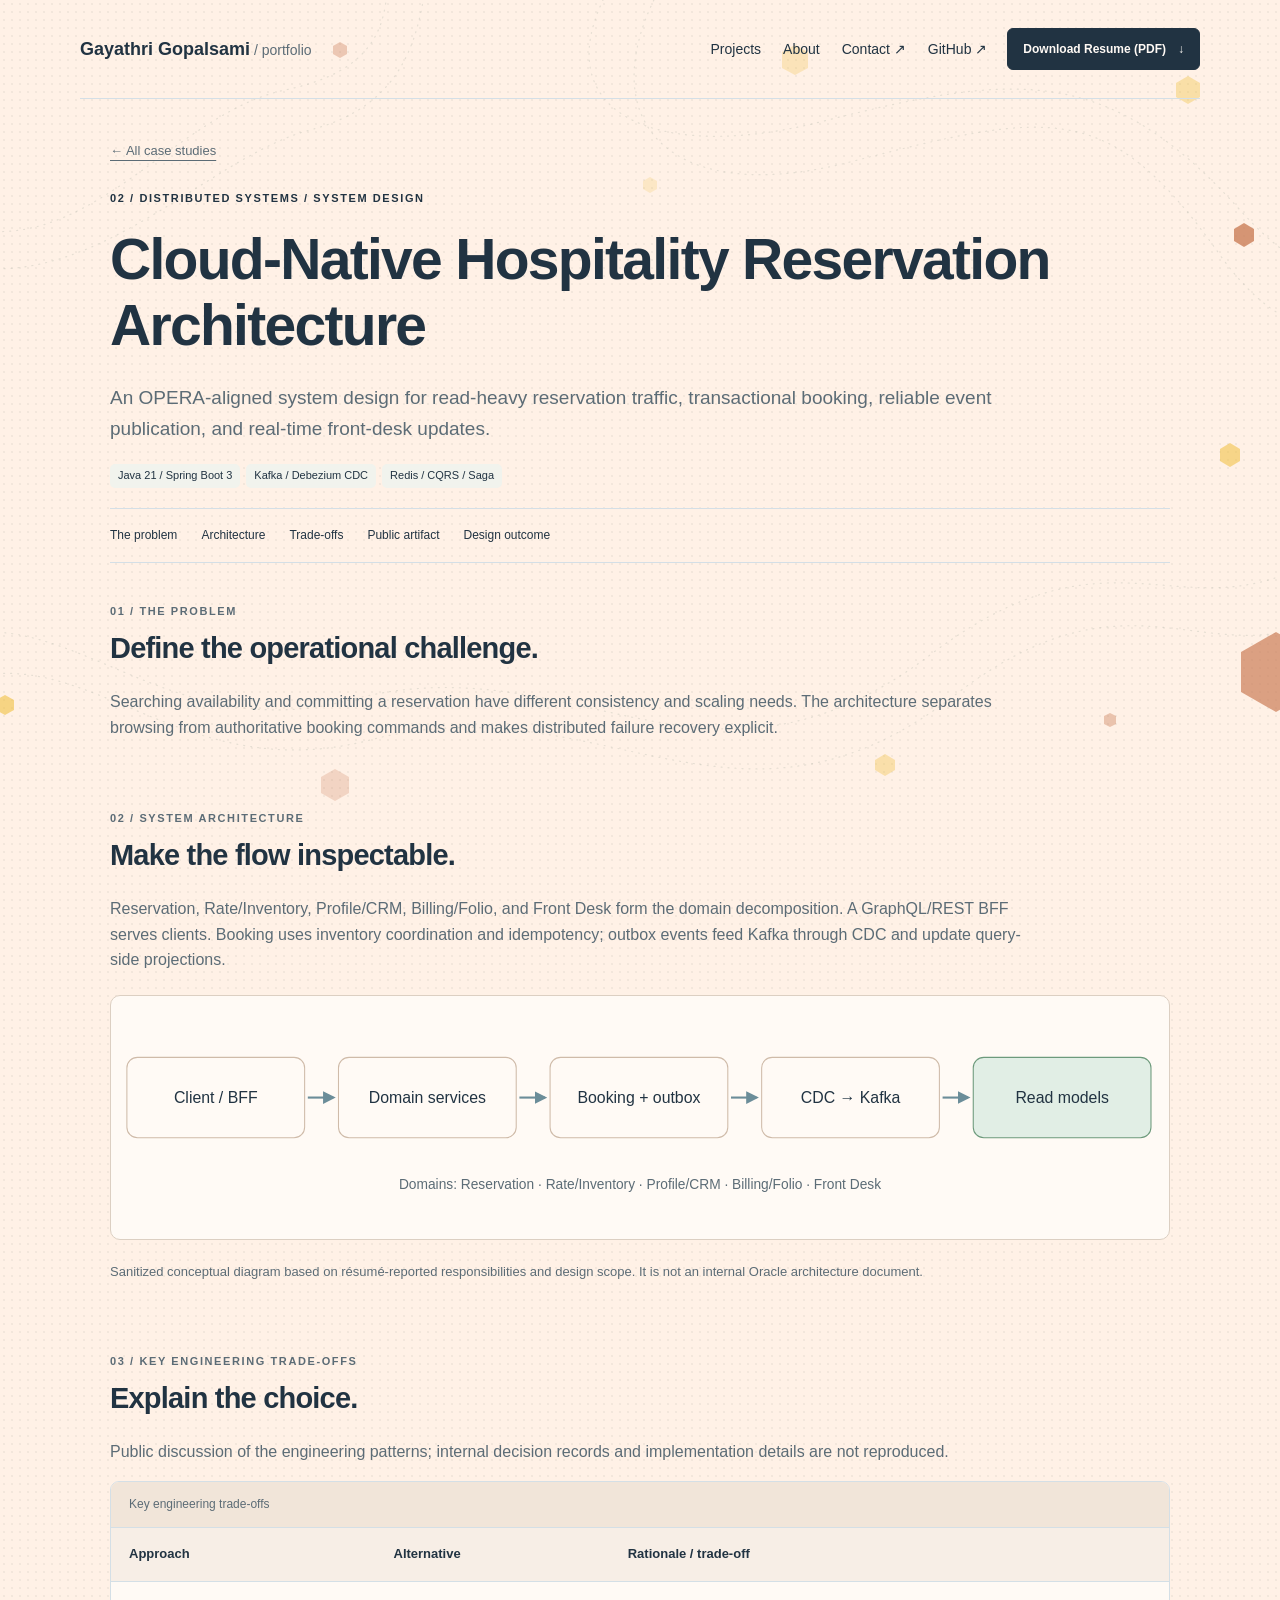
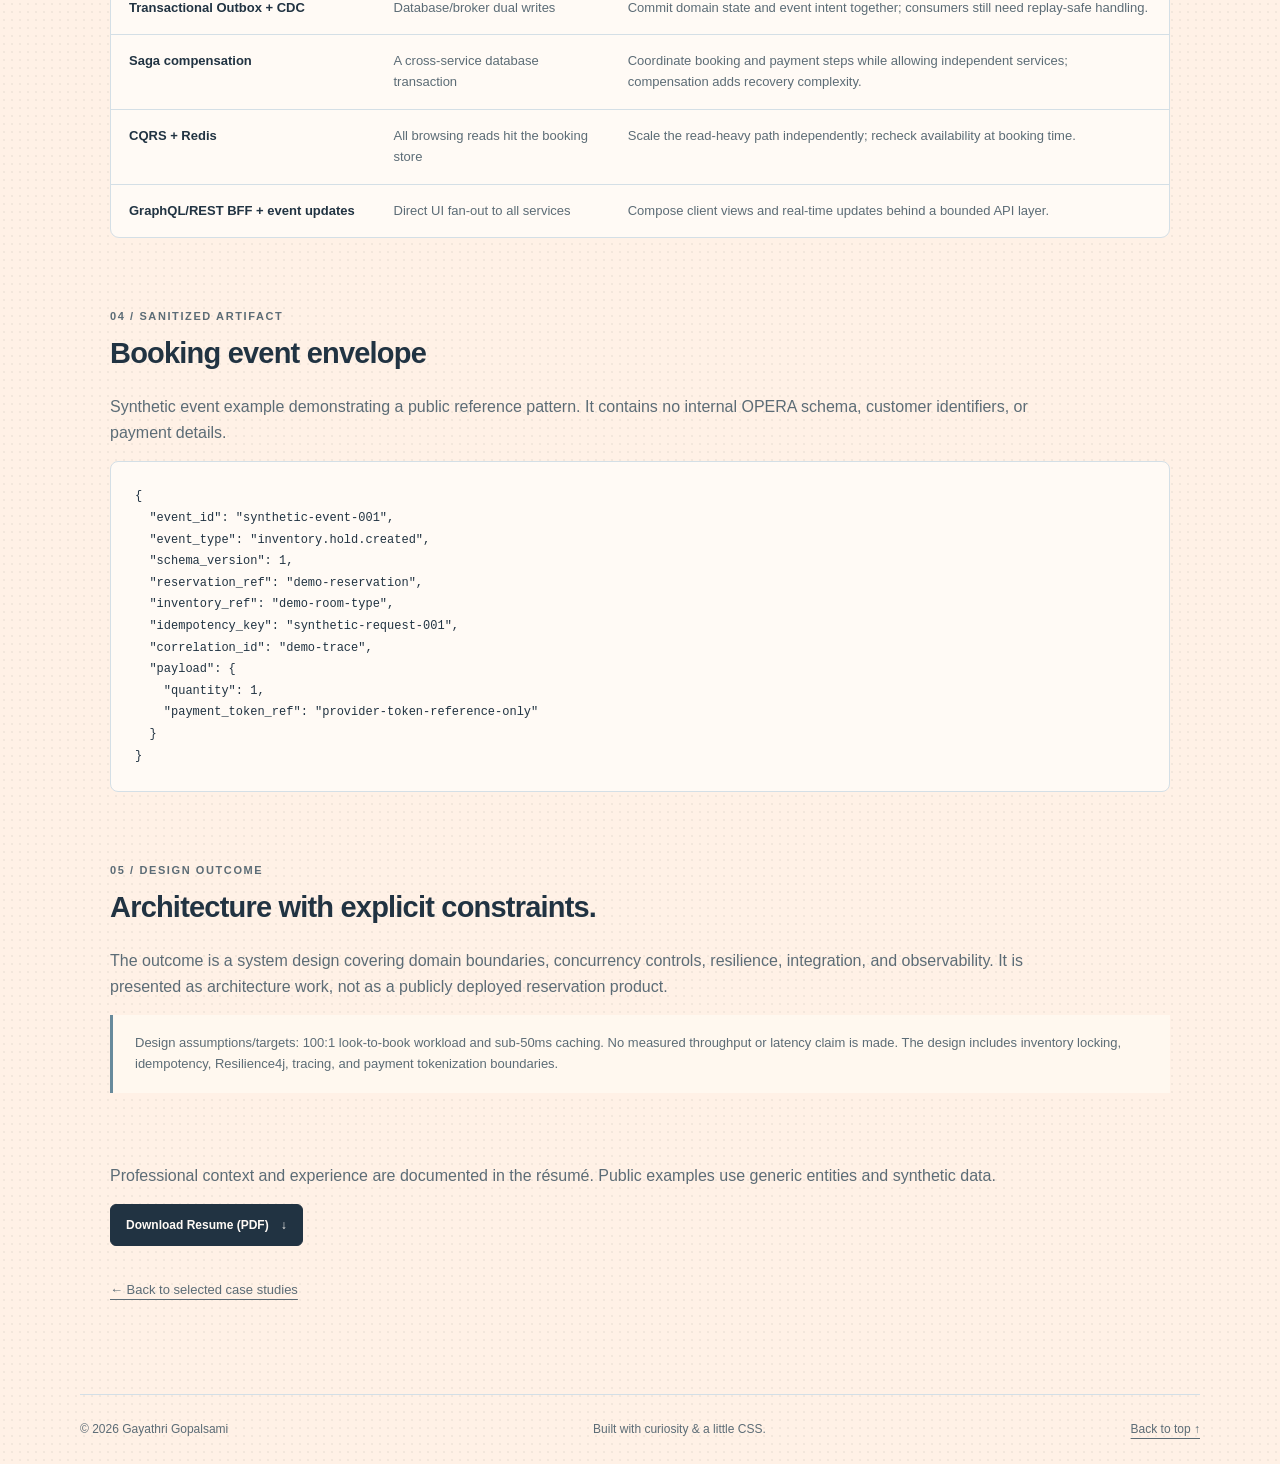
==== case-studies/hospitality-reservation-architecture.html @ bd384547 "Publish complete portfolio update" ====
<!doctype html><html lang="en"><head><meta charset="utf-8"><meta name="viewport" content="width=device-width, initial-scale=1"><meta name="description" content="An OPERA-aligned system design for read-heavy reservation traffic, transactional booking, reliable event publication, and real-time front-desk updates."><title>Cloud-Native Hospitality Reservation Architecture | Gayathri Gopalsami</title><link rel="stylesheet" href="../styles.css"><script src="../script.js" defer></script></head><body><a class="skip-link" href="#main">Skip to content</a><header class="site-header wrap">
      <a class="wordmark" href="../index.html#home" aria-label="Portfolio home">Gayathri Gopalsami<span> / portfolio</span></a>
      <nav aria-label="Main navigation">
        <a href="../index.html#projects">Projects</a>
        <a href="../index.html#about">About</a>
        <a href="../index.html#contact">Contact ↗</a>
        <a href="https://github.com/gayathrig21" target="_blank" rel="noopener noreferrer" aria-label="Gayathri Gopalsami on GitHub (opens in a new tab)">GitHub ↗</a>
      </nav>
      <a class="resume-link header-resume" href="../assets/Gayathri_Gopalsami_Resume.pdf" download="Gayathri_Gopalsami_Resume.pdf">Download Resume (PDF) <span aria-hidden="true">↓</span></a>
    </header><main id="main" class="wrap case-page"><a class="back-link" href="../index.html#case-studies">← All case studies</a><p class="eyebrow">02 / DISTRIBUTED SYSTEMS / SYSTEM DESIGN</p><h1>Cloud-Native Hospitality Reservation Architecture</h1><p class="case-lead">An OPERA-aligned system design for read-heavy reservation traffic, transactional booking, reliable event publication, and real-time front-desk updates.</p><ul class="tags" aria-label="Technologies and patterns"><li>Java 21 / Spring Boot 3</li><li>Kafka / Debezium CDC</li><li>Redis / CQRS / Saga</li></ul><nav class="case-toc" aria-label="Case study sections"><a href="#problem">The problem</a><a href="#architecture">Architecture</a><a href="#tradeoffs">Trade-offs</a><a href="#artifact">Public artifact</a><a href="#impact">Design outcome</a></nav><section class="case-section" id="problem"><p class="eyebrow">01 / THE PROBLEM</p><h2>Define the operational challenge.</h2><p>Searching availability and committing a reservation have different consistency and scaling needs. The architecture separates browsing from authoritative booking commands and makes distributed failure recovery explicit.</p></section><section class="case-section" id="architecture"><p class="eyebrow">02 / SYSTEM ARCHITECTURE</p><h2>Make the flow inspectable.</h2><p>Reservation, Rate/Inventory, Profile/CRM, Billing/Folio, and Front Desk form the domain decomposition. A GraphQL/REST BFF serves clients. Booking uses inventory coordination and idempotency; outbox events feed Kafka through CDC and update query-side projections.</p><div class="architecture-diagram "><svg viewBox="0 0 1000 230" role="img" aria-labelledby="hospitality-reservation-architecture-flow-title hospitality-reservation-architecture-flow-desc"><title id="hospitality-reservation-architecture-flow-title">Cloud-Native Hospitality Reservation Architecture — conceptual flow</title><desc id="hospitality-reservation-architecture-flow-desc">Client / BFF to Domain services to Booking + outbox to CDC → Kafka to Read models. Domains: Reservation · Rate/Inventory · Profile/CRM · Billing/Folio · Front Desk. Sanitized conceptual representation.</desc><defs><marker id="hospitality-reservation-architecture-flow-arrow" viewBox="0 0 10 10" refX="8" refY="5" markerWidth="6" markerHeight="6" orient="auto-start-reverse"><path d="M0 0 10 5 0 10z" fill="#6b8d99"/></marker></defs><rect x="15" y="58" width="168" height="76" rx="10" fill="#fffaf5" stroke="#cfbba9"/><text x="99" y="101" text-anchor="middle" fill="#213342" font-family="Segoe UI, Arial, sans-serif" font-size="15">Client / BFF</text><path d="M186 96h24" stroke="#6b8d99" stroke-width="2" marker-end="url(#hospitality-reservation-architecture-flow-arrow)"/><rect x="215" y="58" width="168" height="76" rx="10" fill="#fffaf5" stroke="#cfbba9"/><text x="299" y="101" text-anchor="middle" fill="#213342" font-family="Segoe UI, Arial, sans-serif" font-size="15">Domain services</text><path d="M386 96h24" stroke="#6b8d99" stroke-width="2" marker-end="url(#hospitality-reservation-architecture-flow-arrow)"/><rect x="415" y="58" width="168" height="76" rx="10" fill="#fffaf5" stroke="#cfbba9"/><text x="499" y="101" text-anchor="middle" fill="#213342" font-family="Segoe UI, Arial, sans-serif" font-size="15">Booking + outbox</text><path d="M586 96h24" stroke="#6b8d99" stroke-width="2" marker-end="url(#hospitality-reservation-architecture-flow-arrow)"/><rect x="615" y="58" width="168" height="76" rx="10" fill="#fffaf5" stroke="#cfbba9"/><text x="699" y="101" text-anchor="middle" fill="#213342" font-family="Segoe UI, Arial, sans-serif" font-size="15">CDC → Kafka</text><path d="M786 96h24" stroke="#6b8d99" stroke-width="2" marker-end="url(#hospitality-reservation-architecture-flow-arrow)"/><rect x="815" y="58" width="168" height="76" rx="10" fill="#e1eee5" stroke="#6d9a7c"/><text x="899" y="101" text-anchor="middle" fill="#213342" font-family="Segoe UI, Arial, sans-serif" font-size="15">Read models</text><text x="500" y="182" text-anchor="middle" fill="#5c6c76" font-family="Segoe UI, Arial, sans-serif" font-size="13">Domains: Reservation · Rate/Inventory · Profile/CRM · Billing/Folio · Front Desk</text></svg></div><p class="sample-note">Sanitized conceptual diagram based on résumé-reported responsibilities and design scope. It is not an internal Oracle architecture document.</p></section><section class="case-section" id="tradeoffs"><p class="eyebrow">03 / KEY ENGINEERING TRADE-OFFS</p><h2>Explain the choice.</h2><p>Public discussion of the engineering patterns; internal decision records and implementation details are not reproduced.</p><div class="table-scroll"><table><caption>Key engineering trade-offs</caption><thead><tr><th>Approach</th><th>Alternative</th><th>Rationale / trade-off</th></tr></thead><tbody><tr><th scope="row">Transactional Outbox + CDC</th><td>Database/broker dual writes</td><td>Commit domain state and event intent together; consumers still need replay-safe handling.</td></tr><tr><th scope="row">Saga compensation</th><td>A cross-service database transaction</td><td>Coordinate booking and payment steps while allowing independent services; compensation adds recovery complexity.</td></tr><tr><th scope="row">CQRS + Redis</th><td>All browsing reads hit the booking store</td><td>Scale the read-heavy path independently; recheck availability at booking time.</td></tr><tr><th scope="row">GraphQL/REST BFF + event updates</th><td>Direct UI fan-out to all services</td><td>Compose client views and real-time updates behind a bounded API layer.</td></tr></tbody></table></div></section><section class="case-section" id="artifact"><p class="eyebrow">04 / SANITIZED ARTIFACT</p><h2>Booking event envelope</h2><p>Synthetic event example demonstrating a public reference pattern. It contains no internal OPERA schema, customer identifiers, or payment details.</p><pre class="contract-code"><code>{
  &quot;event_id&quot;: &quot;synthetic-event-001&quot;,
  &quot;event_type&quot;: &quot;inventory.hold.created&quot;,
  &quot;schema_version&quot;: 1,
  &quot;reservation_ref&quot;: &quot;demo-reservation&quot;,
  &quot;inventory_ref&quot;: &quot;demo-room-type&quot;,
  &quot;idempotency_key&quot;: &quot;synthetic-request-001&quot;,
  &quot;correlation_id&quot;: &quot;demo-trace&quot;,
  &quot;payload&quot;: {
    &quot;quantity&quot;: 1,
    &quot;payment_token_ref&quot;: &quot;provider-token-reference-only&quot;
  }
}</code></pre></section><section class="case-section" id="impact"><p class="eyebrow">05 / DESIGN OUTCOME</p><h2>Architecture with explicit constraints.</h2><p>The outcome is a system design covering domain boundaries, concurrency controls, resilience, integration, and observability. It is presented as architecture work, not as a publicly deployed reservation product.</p><aside class="evidence-note">Design assumptions/targets: 100:1 look-to-book workload and sub-50ms caching. No measured throughput or latency claim is made. The design includes inventory locking, idempotency, Resilience4j, tracing, and payment tokenization boundaries.</aside></section><section class="case-section"><p>Professional context and experience are documented in the résumé. Public examples use generic entities and synthetic data.</p><a class="resume-link " href="../assets/Gayathri_Gopalsami_Resume.pdf" download="Gayathri_Gopalsami_Resume.pdf">Download Resume (PDF) <span aria-hidden="true">↓</span></a></section><a class="back-link" href="../index.html#case-studies">← Back to selected case studies</a></main><footer class="wrap site-footer"><span>© <span id="year">2026</span> Gayathri Gopalsami</span><span>Built with curiosity & a little CSS.</span><a href="../index.html#home">Back to top ↑</a></footer></body></html>
---- styles.css ----
/* 1. Design tokens: change these values to make the site your own. */
:root { --bg: #fff1e6; --ink: #213342; --muted: #5c6c76; --line: #d4dfe6; --accent: #c7f36b; --radius: 18px; }
* { box-sizing: border-box; }
html { scroll-behavior: smooth; scroll-padding-top: 24px; }
body { margin: 0; background: var(--bg); color: var(--ink); font-family: "Segoe UI", Arial, sans-serif; line-height: 1.6; }
a { color: inherit; text-underline-offset: 5px; }
button { font: inherit; }
a:focus-visible, button:focus-visible, summary:focus-visible { outline: 3px solid #446d17; outline-offset: 5px; }
.wrap { width: min(1120px, calc(100% - 64px)); margin-inline: auto; }
.site-header { display: flex; justify-content: space-between; align-items: center; padding-block: 28px; border-bottom: 1px solid var(--line); gap: 20px; }
.wordmark { font-size: 18px; font-weight: 750; text-decoration: none; }
.wordmark span { color: var(--muted); font-weight: 400; font-size: 14px; }
nav { display: flex; gap: 28px; font-size: 14px; }
nav a { text-decoration: none; }
nav a:hover { text-decoration: underline; }
.hero { padding-block: 76px 64px; }
.eyebrow { font-size: 11px; font-weight: 700; letter-spacing: 1.6px; text-transform: uppercase; }
.dot { display: inline-block; width: 8px; height: 8px; margin-right: 7px; border-radius: 50%; background: #63882d; }
h1, h2, h3, p { margin-top: 0; }
h1 { margin-block: 26px 34px; font-size: clamp(56px, 8.6vw, 110px); line-height: 1.04; font-weight: 650; letter-spacing: -6px; }
h1 em { font-family: Georgia, serif; font-weight: 400; }
.hero-bottom { display: flex; justify-content: space-between; align-items: end; gap: 32px; }
.hero-bottom p { max-width: 435px; margin-bottom: 0; font-size: 17px; color: var(--muted); }
strong { color: var(--ink); }
.button { display: inline-flex; justify-content: space-between; gap: 36px; align-items: center; padding: 16px 23px; background: var(--accent); border-radius: 999px; text-decoration: none; font-size: 14px; font-weight: 650; white-space: nowrap; }
.button:hover { background: #b8e95a; }
.section { border-top: 1px solid var(--line); padding-block: 54px 64px; }
.section-heading { display: flex; justify-content: space-between; align-items: end; gap: 28px; }
h2 { font-size: clamp(30px, 3.5vw, 44px); line-height: 1.15; font-weight: 600; letter-spacing: -1.5px; margin-bottom: 24px; }
h2 span { color: #567b24; }
.section-heading > p { color: var(--muted); font-size: 14px; margin-bottom: 27px; }
.sample-note { color: var(--muted); font-size: 13px; }
.filters { display: flex; flex-wrap: wrap; gap: 8px; margin-block: 24px; }
.filter { background: transparent; color: var(--ink); border: 1px solid var(--line); border-radius: 999px; padding: 8px 17px; cursor: pointer; font-size: 13px; }
.filter.active { background: var(--ink); color: white; border-color: var(--ink); }
/* 2. Grid and cards: CSS Grid automatically changes at the breakpoints below. */
.project-grid { display: grid; grid-template-columns: repeat(3, minmax(0, 1fr)); gap: 22px; }
.project-card { background: #fff; border: 1px solid var(--line); border-radius: var(--radius); overflow: hidden; }
.project-art { position: relative; height: 245px; padding: 20px; overflow: hidden; }
.art-label, .art-footer { position: absolute; font-size: 9px; font-weight: 700; letter-spacing: 1.6px; }
.art-label { top: 18px; left: 20px; }
.art-footer { bottom: 16px; left: 20px; }
.art-document { background: #e5ebdd; }
.paper { width: 160px; background: #fcfdf8; padding: 22px; margin: 23px auto; transform: rotate(-8deg); box-shadow: 8px 10px 0 #cbd5bc; }
.paper i { display: block; height: 4px; background: #ced8c0; margin-bottom: 6px; }
.paper i:nth-child(2) { width: 75%; }
.paper b { display: block; margin-top: 15px; font-size: 20px; line-height: 1.2; }
.art-chat { background: #ece6f4; }
.bubbles { margin: 65px auto 0; max-width: 240px; }
.bubbles span { display: block; background: #fff; border-radius: 14px 14px 14px 0; padding: 12px; margin-bottom: 12px; font-size: 13px; width: fit-content; }
.bubbles span + span { margin-left: auto; color: #fff; background: #66507e; border-radius: 14px 14px 0 14px; }
.art-web { background: #f3e5d9; }
.mini-browser { width: 210px; margin: 32px auto; border: 1px solid #a37d5c; border-radius: 8px; background: #fffbf5; overflow: hidden; transform: rotate(5deg); }
.mini-browser > div { border-bottom: 1px solid #d8c5b5; color: #b48c69; padding: 4px 10px; font-size: 9px; }
.mini-browser b { display: block; position: relative; font-family: Georgia, serif; font-size: 29px; line-height: 1.1; padding: 16px; font-weight: 400; }
.mini-browser b span { position: absolute; right: 17px; bottom: 17px; }
.card-body { padding: 24px; }
.project-type { color: var(--muted); font-size: 9px; font-weight: 700; letter-spacing: 1px; }
h3 { font-size: 21px; line-height: 1.3; margin-bottom: 12px; letter-spacing: -.5px; }
.card-body p:not(.project-type) { color: var(--muted); font-size: 14px; }
.tags { list-style: none; padding: 0; display: flex; flex-wrap: wrap; gap: 6px; margin-block: 20px; }
.tags li { background: #f1f3ed; border-radius: 5px; padding: 3px 8px; font-size: 11px; }
details { border-top: 1px solid var(--line); padding-top: 15px; font-size: 13px; }
summary { cursor: pointer; font-weight: 600; }
details p { margin-block: 14px 0; }
.about { display: grid; grid-template-columns: 1fr 1fr; gap: 60px; }
.about > div + div { padding-top: 30px; color: var(--muted); }
.contact h2 { font-size: clamp(34px, 5vw, 60px); max-width: 700px; }
.contact h2 span { margin-left: 18px; }
.contact-link { display: inline-block; font-size: 22px; margin-bottom: 18px; overflow-wrap: anywhere; }
.site-footer { display: flex; flex-wrap: wrap; justify-content: space-between; gap: 12px; padding-block: 25px; border-top: 1px solid var(--line); color: var(--muted); font-size: 12px; }
.skip-link { position: absolute; left: 16px; top: -100px; background: var(--ink); color: white; padding: 10px; z-index: 1; }
.skip-link:focus { top: 8px; }
.sr-only { position: absolute; width: 1px; height: 1px; padding: 0; overflow: hidden; clip-path: inset(50%); white-space: nowrap; }
[hidden] { display: none !important; }
/* 3. Responsive rules: the same HTML works on tablets and phones. */
@media (max-width: 900px) {
  .project-grid { grid-template-columns: repeat(2, minmax(0, 1fr)); }
  .section-heading { display: block; }
  .about { gap: 30px; }
}
@media (max-width: 600px) {
  .wrap { width: calc(100% - 36px); }
  .site-header { align-items: start; flex-direction: column; padding-block: 20px; gap: 12px; }
  nav { gap: 24px; }
  .hero { padding-block: 48px; }
  h1 { letter-spacing: -3px; }
  .hero-bottom { align-items: start; flex-direction: column; }
  .project-grid, .about { grid-template-columns: 1fr; }
  .about { gap: 0; }
  .about > div + div { padding-top: 0; }
  .section { padding-block: 38px; }
}
@media (prefers-reduced-motion: reduce) { html { scroll-behavior: auto; } }

/* Hero actions: blue project link and a pending GitHub destination. */
.hero-actions { display: flex; flex-wrap: wrap; align-items: center; gap: 14px; max-width: 100%; }
.hero-action { display: inline-flex; align-items: center; justify-content: center; gap: 18px; min-height: 42px; padding: 12px 17px; border: 1px solid transparent; border-radius: 6px; text-decoration: none; font-size: 11px; line-height: 1.5; font-weight: 650; white-space: nowrap; }
.hero-action-primary { background: #38bdf8; color: #07111d; }
.hero-action-primary:hover { background: #66cfff; }
.hero-action-primary:focus-visible { outline-color: #036b9b; }
.hero-action-github { gap: 5px; background: #0e1523; border-color: #253044; color: #9acbfa; cursor: default; }
.pending-badge { margin-left: 4px; padding: 1px 5px; border: 1px solid #253044; border-radius: 2px; font: 8px/1.5 Consolas, monospace; letter-spacing: .3px; }
@media (max-width: 900px) { .hero-bottom { flex-wrap: wrap; align-items: flex-start; } }
/* Decorative paper background inspired by the reference. */
body {
  position: relative;
  isolation: isolate;
  background-color: var(--bg);
  background-image: radial-gradient(circle, rgba(70, 83, 69, .095) .65px, transparent .85px);
  background-size: 8px 8px;
}
body::before {
  content: "";
  position: absolute;
  inset: 0 0 auto;
  height: 820px;
  z-index: -1;
  pointer-events: none;
  background: url("background.svg") center top / cover no-repeat;
}
@media (max-width: 600px) {
  body { background-size: 10px 10px; }
  body::before { height: 700px; opacity: .65; }
}
@media print {
  body { background-image: none; }
  body::before { display: none; }
}
/* A portrait space beside the headline, stacked on smaller screens. */
.hero-heading { display: grid; grid-template-columns: minmax(0, 1fr) 250px; gap: 40px; align-items: center; margin-block: 26px 34px; }
.hero-heading h1 { margin: 0; font-size: clamp(50px, 6.7vw, 88px); letter-spacing: -4px; }
.profile-placeholder { margin: 0; padding: 25px 22px 23px; border: 1px dashed #9db8c8; border-radius: 120px 120px 20px 20px; background: linear-gradient(155deg, #e0edf5, #e8f0ed); text-align: center; color: #678a9b; }
.profile-placeholder svg { display: block; width: 100%; max-width: 180px; height: auto; margin-inline: auto; }
.profile-placeholder figcaption { margin-top: 12px; color: #3d6275; font-size: 13px; font-weight: 600; }
.profile-placeholder figcaption span { display: block; margin-top: 4px; color: #5c7280; font-size: 10px; font-weight: 400; }
@media (max-width: 850px) {
  .hero-heading { grid-template-columns: minmax(0, 1fr) 190px; gap: 22px; }
  .hero-heading h1 { font-size: clamp(42px, 6.7vw, 58px); letter-spacing: -2.5px; }
  .profile-placeholder { padding: 18px 15px; }
}
@media (max-width: 600px) {
  .hero-heading { grid-template-columns: 1fr; gap: 30px; }
  .hero-heading h1 { font-size: clamp(42px, 10.5vw, 62px); letter-spacing: -2px; }
  .profile-placeholder { width: 210px; justify-self: center; }
}
/* Portrait: crop the saved image's outer border without changing the file. */
.profile-photo { margin: 0; width: 100%; max-width: 250px; aspect-ratio: 1; justify-self: center; border-radius: 50%; overflow: hidden; background: #e0edf5; border: 3px solid #d4dfe6; box-shadow: 0 12px 32px rgba(33, 51, 66, .12); }
.profile-photo img { display: block; width: 100%; height: 100%; object-fit: cover; object-position: 35% center; transform: scale(1.08); transform-origin: 50% 80%; }
@media (max-width: 600px) { .profile-photo { width: 210px; } }
/* Inline contact icons stay crisp at every screen size. */
.contact-link { display: inline-flex; align-items: center; gap: 12px; max-width: 100%; }
.contact-icon { display: block; flex: 0 0 27px; width: 27px; height: 27px; }
.email-icon { color: #286a8c; }
.contact-link > span { min-width: 0; overflow-wrap: anywhere; }
/* Recruiter-facing case studies; preserve the existing portrait and warm background. */
.site-header:has(.header-resume){flex-wrap:wrap}.site-header:has(.header-resume) nav{flex-wrap:wrap;gap:14px 22px;margin-left:auto}.resume-link{display:inline-flex;align-items:center;justify-content:center;gap:12px;padding:11px 15px;border:1px solid #213342;background:#213342;color:#fffaf5;border-radius:6px;font-size:12px;font-weight:600;text-decoration:none;line-height:1.5}.resume-link:hover{background:#36566d}.header-resume{white-space:nowrap}.case-art{height:190px;position:relative;padding:20px 16px;background:#e5ecdf;border-bottom:1px solid var(--line)}.case-art.systems{background:#e3edf4}.case-art.engine{background:#f3e5dc}.case-art .art-label{top:16px;left:18px}.case-status{position:absolute;bottom:13px;left:18px;font-size:10px;color:var(--muted)}.architecture-diagram{overflow:auto;margin-block:22px;background:#fffaf5;border:1px solid #dccfc2;border-radius:10px}.architecture-diagram svg{display:block;width:100%;min-width:720px;height:auto}.mini-architecture{border:0;background:transparent;margin:25px 0 0;overflow:hidden}.mini-architecture svg{min-width:0;width:100%;height:110px}.mini-architecture svg text{font-size:18px}.mini-architecture svg text:last-child{display:none}#case-studies .project-card{display:flex;flex-direction:column}#case-studies .card-body{display:flex;flex-direction:column;flex:1}#case-studies .card-body>p:not(.project-type){flex:1}#case-studies .card-body h3{font-size:21px}.case-study-link{display:inline-flex;align-items:center;gap:12px;color:#215f7e;font-size:13px;font-weight:600;text-underline-offset:4px}#case-studies .card-body>.case-study-link{border-top:1px solid var(--line);padding-top:16px}.case-page{max-width:1060px;padding-block:38px 65px}.back-link{display:inline-block;font-size:13px;color:var(--muted);margin-bottom:28px}.case-page h1{font-size:clamp(34px,4.5vw,57px);letter-spacing:-1.7px;line-height:1.15;margin:20px 0 25px}.case-lead{font-size:19px;color:var(--muted);max-width:890px}.case-toc{display:flex;flex-wrap:wrap;gap:12px 24px;border-block:1px solid var(--line);padding-block:17px;font-size:12px}.case-section{padding-top:40px;margin-bottom:30px}.case-section h2{font-size:29px;letter-spacing:-.8px}.case-section>p{color:var(--muted);max-width:930px}.table-scroll{overflow:auto;border:1px solid var(--line);border-radius:9px;background:#fffaf5}table{width:100%;border-collapse:collapse;text-align:left;font-size:13px}caption{text-align:left;padding:13px 18px;background:#f1e5d9;font-size:12px;color:var(--muted)}th,td{padding:16px 18px;min-width:160px;vertical-align:top;border-top:1px solid var(--line)}thead{background:#f7eee6}tbody th{font-weight:600;width:25%}td{color:var(--muted)}.contract-code{overflow:auto;border:1px solid var(--line);border-radius:8px;background:#fffaf5;padding:24px;font:12px/1.8 Consolas,monospace}.evidence-note{border-left:3px solid #678a9b;background:#fff8ef;padding:18px 22px;color:var(--muted);font-size:13px}.case-actions{display:flex;gap:18px;flex-wrap:wrap}.contact-resume{font-size:14px;padding:14px 20px}
@media(max-width:900px){.header-resume{margin-left:auto}.site-header:has(.header-resume){gap:18px}.case-art{height:185px}.mini-architecture svg{height:100px}}
@media(max-width:600px){.site-header:has(.header-resume) nav{margin-left:0}.header-resume{margin-left:0}.case-page h1{font-size:36px}.case-lead{font-size:16px}.case-section h2{font-size:26px}.case-toc{font-size:11px;gap:10px 17px}.case-actions{flex-direction:column;align-items:flex-start}}

.mini-architecture svg{height:118px}.mini-architecture svg text{font-size:12px}.mini-architecture svg text:last-child{display:block}
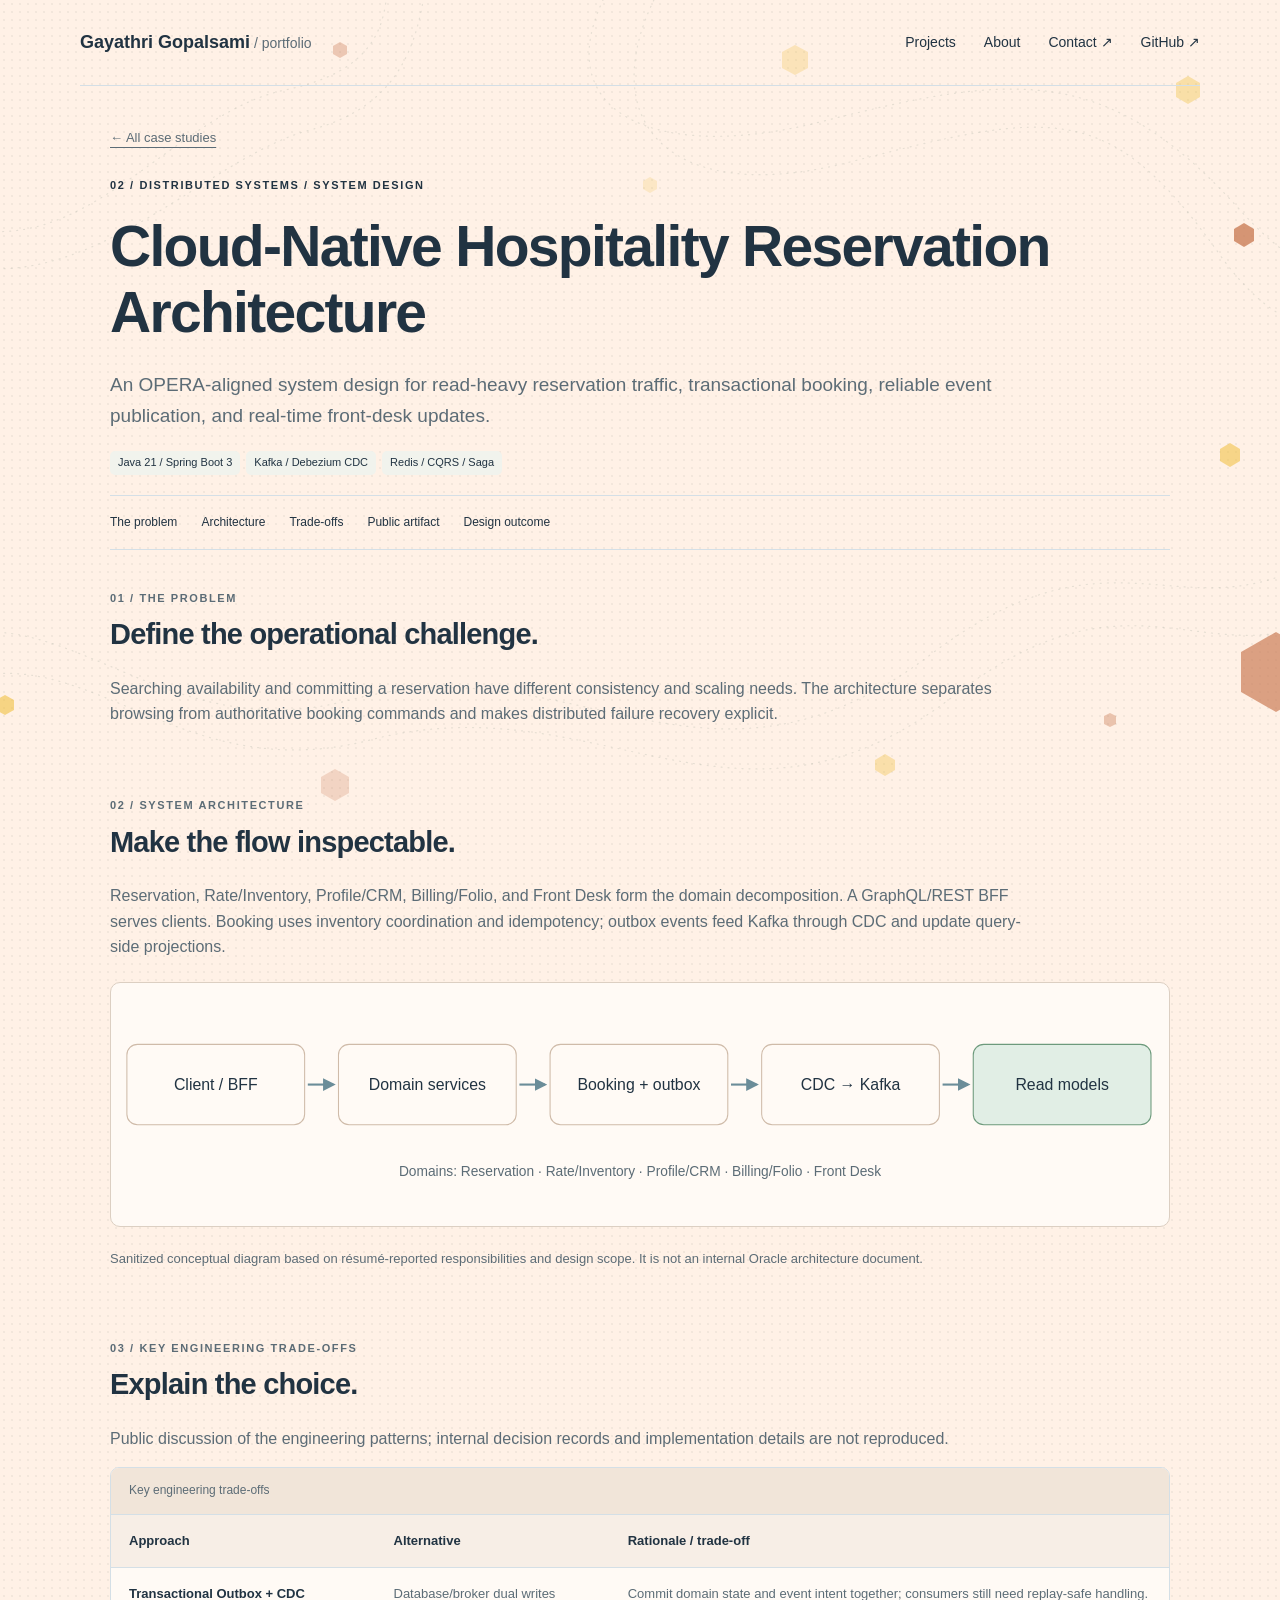
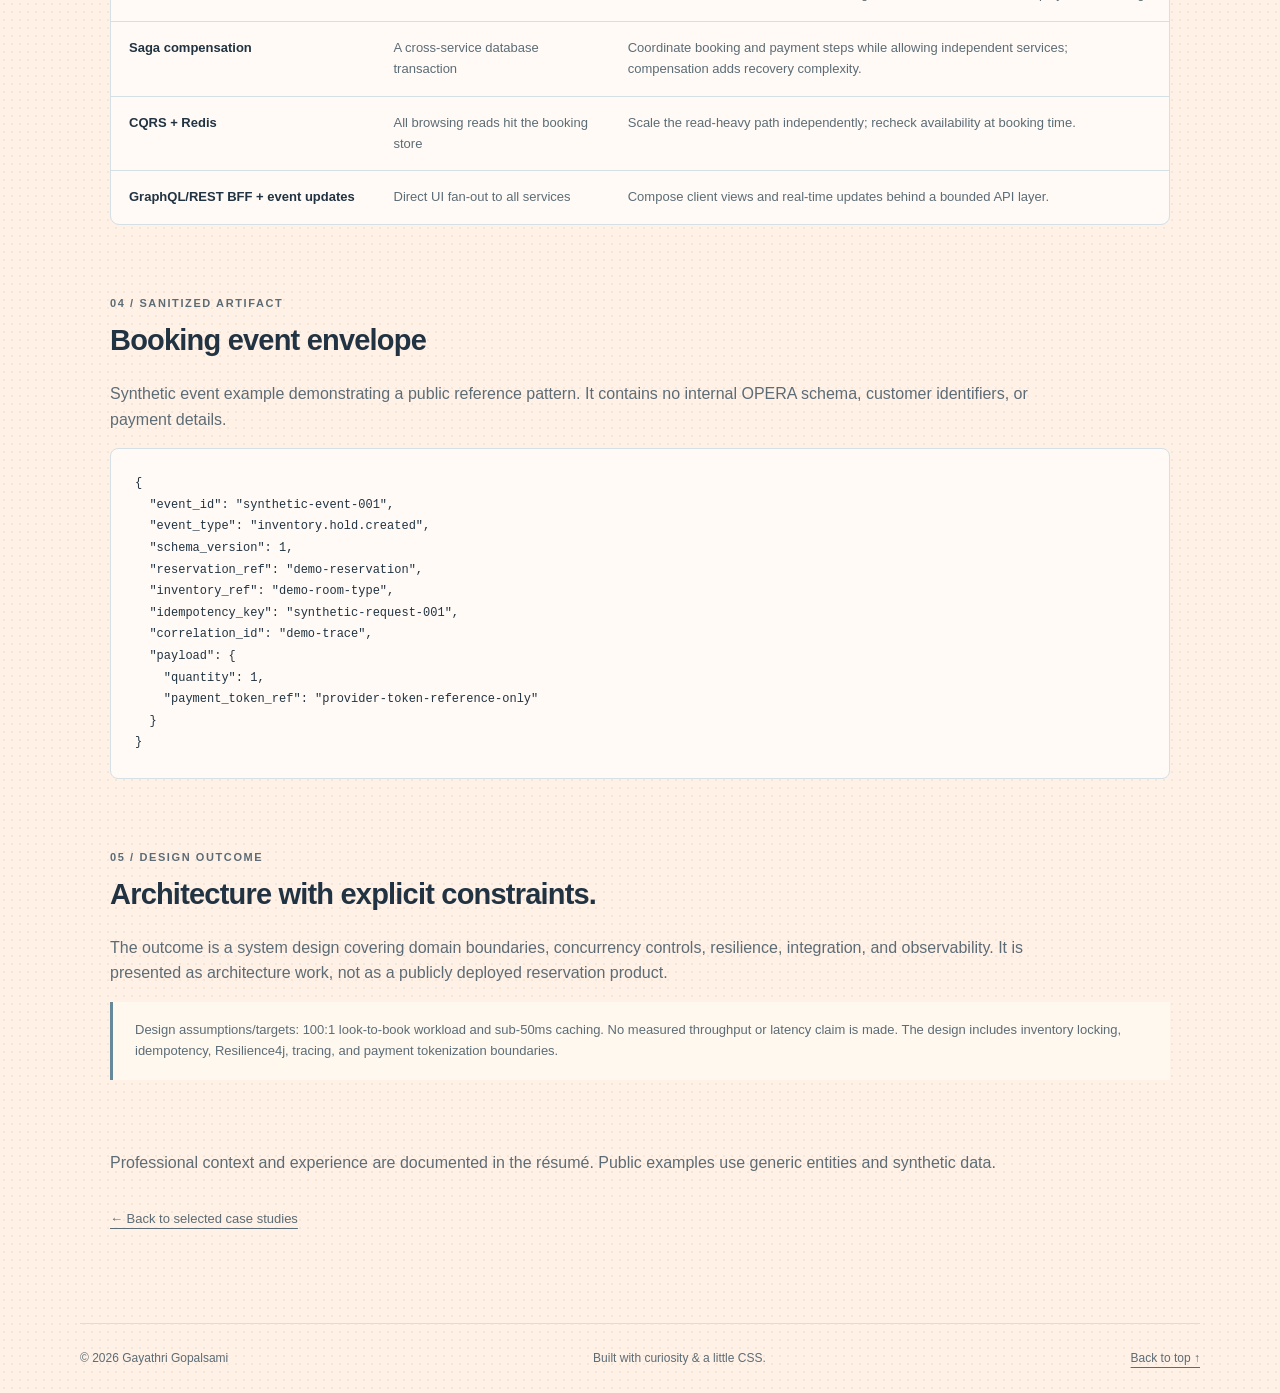
==== commit 970da770: "Remove resume download buttons" ====
--- a/case-studies/hospitality-reservation-architecture.html
+++ b/case-studies/hospitality-reservation-architecture.html
@@ -1,4 +1,4 @@
-<!doctype html><html lang="en"><head><meta charset="utf-8"><meta name="viewport" content="width=device-width, initial-scale=1"><meta name="description" content="An OPERA-aligned system design for read-heavy reservation traffic, transactional booking, reliable event publication, and real-time front-desk updates."><title>Cloud-Native Hospitality Reservation Architecture | Gayathri Gopalsami</title><link rel="stylesheet" href="../styles.css"><script src="../script.js" defer></script></head><body><a class="skip-link" href="#main">Skip to content</a><header class="site-header wrap">
+<!doctype html><html lang="en"><head><meta charset="utf-8"><meta name="viewport" content="width=device-width, initial-scale=1"><meta name="description" content="An OPERA-aligned system design for read-heavy reservation traffic, transactional booking, reliable event publication, and real-time front-desk updates."><title>Cloud-Native Hospitality Reservation Architecture | Gayathri Gopalsami</title><link rel="stylesheet" href="../styles.css?v=b40721405e"><script src="../script.js" defer></script></head><body><a class="skip-link" href="#main">Skip to content</a><header class="site-header wrap">
       <a class="wordmark" href="../index.html#home" aria-label="Portfolio home">Gayathri Gopalsami<span> / portfolio</span></a>
       <nav aria-label="Main navigation">
         <a href="../index.html#projects">Projects</a>
@@ -6,7 +6,7 @@
         <a href="../index.html#contact">Contact ↗</a>
         <a href="https://github.com/gayathrig21" target="_blank" rel="noopener noreferrer" aria-label="Gayathri Gopalsami on GitHub (opens in a new tab)">GitHub ↗</a>
       </nav>
-      <a class="resume-link header-resume" href="../assets/Gayathri_Gopalsami_Resume.pdf" download="Gayathri_Gopalsami_Resume.pdf">Download Resume (PDF) <span aria-hidden="true">↓</span></a>
+      
     </header><main id="main" class="wrap case-page"><a class="back-link" href="../index.html#case-studies">← All case studies</a><p class="eyebrow">02 / DISTRIBUTED SYSTEMS / SYSTEM DESIGN</p><h1>Cloud-Native Hospitality Reservation Architecture</h1><p class="case-lead">An OPERA-aligned system design for read-heavy reservation traffic, transactional booking, reliable event publication, and real-time front-desk updates.</p><ul class="tags" aria-label="Technologies and patterns"><li>Java 21 / Spring Boot 3</li><li>Kafka / Debezium CDC</li><li>Redis / CQRS / Saga</li></ul><nav class="case-toc" aria-label="Case study sections"><a href="#problem">The problem</a><a href="#architecture">Architecture</a><a href="#tradeoffs">Trade-offs</a><a href="#artifact">Public artifact</a><a href="#impact">Design outcome</a></nav><section class="case-section" id="problem"><p class="eyebrow">01 / THE PROBLEM</p><h2>Define the operational challenge.</h2><p>Searching availability and committing a reservation have different consistency and scaling needs. The architecture separates browsing from authoritative booking commands and makes distributed failure recovery explicit.</p></section><section class="case-section" id="architecture"><p class="eyebrow">02 / SYSTEM ARCHITECTURE</p><h2>Make the flow inspectable.</h2><p>Reservation, Rate/Inventory, Profile/CRM, Billing/Folio, and Front Desk form the domain decomposition. A GraphQL/REST BFF serves clients. Booking uses inventory coordination and idempotency; outbox events feed Kafka through CDC and update query-side projections.</p><div class="architecture-diagram "><svg viewBox="0 0 1000 230" role="img" aria-labelledby="hospitality-reservation-architecture-flow-title hospitality-reservation-architecture-flow-desc"><title id="hospitality-reservation-architecture-flow-title">Cloud-Native Hospitality Reservation Architecture — conceptual flow</title><desc id="hospitality-reservation-architecture-flow-desc">Client / BFF to Domain services to Booking + outbox to CDC → Kafka to Read models. Domains: Reservation · Rate/Inventory · Profile/CRM · Billing/Folio · Front Desk. Sanitized conceptual representation.</desc><defs><marker id="hospitality-reservation-architecture-flow-arrow" viewBox="0 0 10 10" refX="8" refY="5" markerWidth="6" markerHeight="6" orient="auto-start-reverse"><path d="M0 0 10 5 0 10z" fill="#6b8d99"/></marker></defs><rect x="15" y="58" width="168" height="76" rx="10" fill="#fffaf5" stroke="#cfbba9"/><text x="99" y="101" text-anchor="middle" fill="#213342" font-family="Segoe UI, Arial, sans-serif" font-size="15">Client / BFF</text><path d="M186 96h24" stroke="#6b8d99" stroke-width="2" marker-end="url(#hospitality-reservation-architecture-flow-arrow)"/><rect x="215" y="58" width="168" height="76" rx="10" fill="#fffaf5" stroke="#cfbba9"/><text x="299" y="101" text-anchor="middle" fill="#213342" font-family="Segoe UI, Arial, sans-serif" font-size="15">Domain services</text><path d="M386 96h24" stroke="#6b8d99" stroke-width="2" marker-end="url(#hospitality-reservation-architecture-flow-arrow)"/><rect x="415" y="58" width="168" height="76" rx="10" fill="#fffaf5" stroke="#cfbba9"/><text x="499" y="101" text-anchor="middle" fill="#213342" font-family="Segoe UI, Arial, sans-serif" font-size="15">Booking + outbox</text><path d="M586 96h24" stroke="#6b8d99" stroke-width="2" marker-end="url(#hospitality-reservation-architecture-flow-arrow)"/><rect x="615" y="58" width="168" height="76" rx="10" fill="#fffaf5" stroke="#cfbba9"/><text x="699" y="101" text-anchor="middle" fill="#213342" font-family="Segoe UI, Arial, sans-serif" font-size="15">CDC → Kafka</text><path d="M786 96h24" stroke="#6b8d99" stroke-width="2" marker-end="url(#hospitality-reservation-architecture-flow-arrow)"/><rect x="815" y="58" width="168" height="76" rx="10" fill="#e1eee5" stroke="#6d9a7c"/><text x="899" y="101" text-anchor="middle" fill="#213342" font-family="Segoe UI, Arial, sans-serif" font-size="15">Read models</text><text x="500" y="182" text-anchor="middle" fill="#5c6c76" font-family="Segoe UI, Arial, sans-serif" font-size="13">Domains: Reservation · Rate/Inventory · Profile/CRM · Billing/Folio · Front Desk</text></svg></div><p class="sample-note">Sanitized conceptual diagram based on résumé-reported responsibilities and design scope. It is not an internal Oracle architecture document.</p></section><section class="case-section" id="tradeoffs"><p class="eyebrow">03 / KEY ENGINEERING TRADE-OFFS</p><h2>Explain the choice.</h2><p>Public discussion of the engineering patterns; internal decision records and implementation details are not reproduced.</p><div class="table-scroll"><table><caption>Key engineering trade-offs</caption><thead><tr><th>Approach</th><th>Alternative</th><th>Rationale / trade-off</th></tr></thead><tbody><tr><th scope="row">Transactional Outbox + CDC</th><td>Database/broker dual writes</td><td>Commit domain state and event intent together; consumers still need replay-safe handling.</td></tr><tr><th scope="row">Saga compensation</th><td>A cross-service database transaction</td><td>Coordinate booking and payment steps while allowing independent services; compensation adds recovery complexity.</td></tr><tr><th scope="row">CQRS + Redis</th><td>All browsing reads hit the booking store</td><td>Scale the read-heavy path independently; recheck availability at booking time.</td></tr><tr><th scope="row">GraphQL/REST BFF + event updates</th><td>Direct UI fan-out to all services</td><td>Compose client views and real-time updates behind a bounded API layer.</td></tr></tbody></table></div></section><section class="case-section" id="artifact"><p class="eyebrow">04 / SANITIZED ARTIFACT</p><h2>Booking event envelope</h2><p>Synthetic event example demonstrating a public reference pattern. It contains no internal OPERA schema, customer identifiers, or payment details.</p><pre class="contract-code"><code>{
   &quot;event_id&quot;: &quot;synthetic-event-001&quot;,
   &quot;event_type&quot;: &quot;inventory.hold.created&quot;,
@@ -19,4 +19,4 @@
     &quot;quantity&quot;: 1,
     &quot;payment_token_ref&quot;: &quot;provider-token-reference-only&quot;
   }
-}</code></pre></section><section class="case-section" id="impact"><p class="eyebrow">05 / DESIGN OUTCOME</p><h2>Architecture with explicit constraints.</h2><p>The outcome is a system design covering domain boundaries, concurrency controls, resilience, integration, and observability. It is presented as architecture work, not as a publicly deployed reservation product.</p><aside class="evidence-note">Design assumptions/targets: 100:1 look-to-book workload and sub-50ms caching. No measured throughput or latency claim is made. The design includes inventory locking, idempotency, Resilience4j, tracing, and payment tokenization boundaries.</aside></section><section class="case-section"><p>Professional context and experience are documented in the résumé. Public examples use generic entities and synthetic data.</p><a class="resume-link " href="../assets/Gayathri_Gopalsami_Resume.pdf" download="Gayathri_Gopalsami_Resume.pdf">Download Resume (PDF) <span aria-hidden="true">↓</span></a></section><a class="back-link" href="../index.html#case-studies">← Back to selected case studies</a></main><footer class="wrap site-footer"><span>© <span id="year">2026</span> Gayathri Gopalsami</span><span>Built with curiosity & a little CSS.</span><a href="../index.html#home">Back to top ↑</a></footer></body></html>+}</code></pre></section><section class="case-section" id="impact"><p class="eyebrow">05 / DESIGN OUTCOME</p><h2>Architecture with explicit constraints.</h2><p>The outcome is a system design covering domain boundaries, concurrency controls, resilience, integration, and observability. It is presented as architecture work, not as a publicly deployed reservation product.</p><aside class="evidence-note">Design assumptions/targets: 100:1 look-to-book workload and sub-50ms caching. No measured throughput or latency claim is made. The design includes inventory locking, idempotency, Resilience4j, tracing, and payment tokenization boundaries.</aside></section><section class="case-section"><p>Professional context and experience are documented in the résumé. Public examples use generic entities and synthetic data.</p></section><a class="back-link" href="../index.html#case-studies">← Back to selected case studies</a></main><footer class="wrap site-footer"><span>© <span id="year">2026</span> Gayathri Gopalsami</span><span>Built with curiosity & a little CSS.</span><a href="../index.html#home">Back to top ↑</a></footer></body></html>
--- a/styles.css
+++ b/styles.css
@@ -159,3 +159,16 @@
 @media(max-width:600px){.site-header:has(.header-resume) nav{margin-left:0}.header-resume{margin-left:0}.case-page h1{font-size:36px}.case-lead{font-size:16px}.case-section h2{font-size:26px}.case-toc{font-size:11px;gap:10px 17px}.case-actions{flex-direction:column;align-items:flex-start}}
 
 .mini-architecture svg{height:118px}.mini-architecture svg text{font-size:12px}.mini-architecture svg text:last-child{display:block}
+
+/* Keep case labels in their card flow and give the introduction room to read. */
+.case-art { height: auto; min-height: 220px; display: flex; flex-direction: column; padding: 18px; }
+.case-art .art-label { position: static; display: block; margin: 0; }
+.case-art .mini-architecture { margin: 12px 0 0; }
+.case-art .case-status { position: static; display: block; margin-top: auto; padding-top: 8px; }
+.hero-bottom { align-items: flex-start; flex-wrap: wrap; }
+.hero-bottom > p { flex: 1 1 580px; max-width: 780px; }
+.hero-bottom > .hero-actions { flex: 0 0 auto; align-self: flex-end; }
+@media (max-width: 600px) {
+  .hero-bottom > p { flex: auto; width: 100%; max-width: none; }
+  .hero-bottom > .hero-actions { align-self: flex-start; }
+}
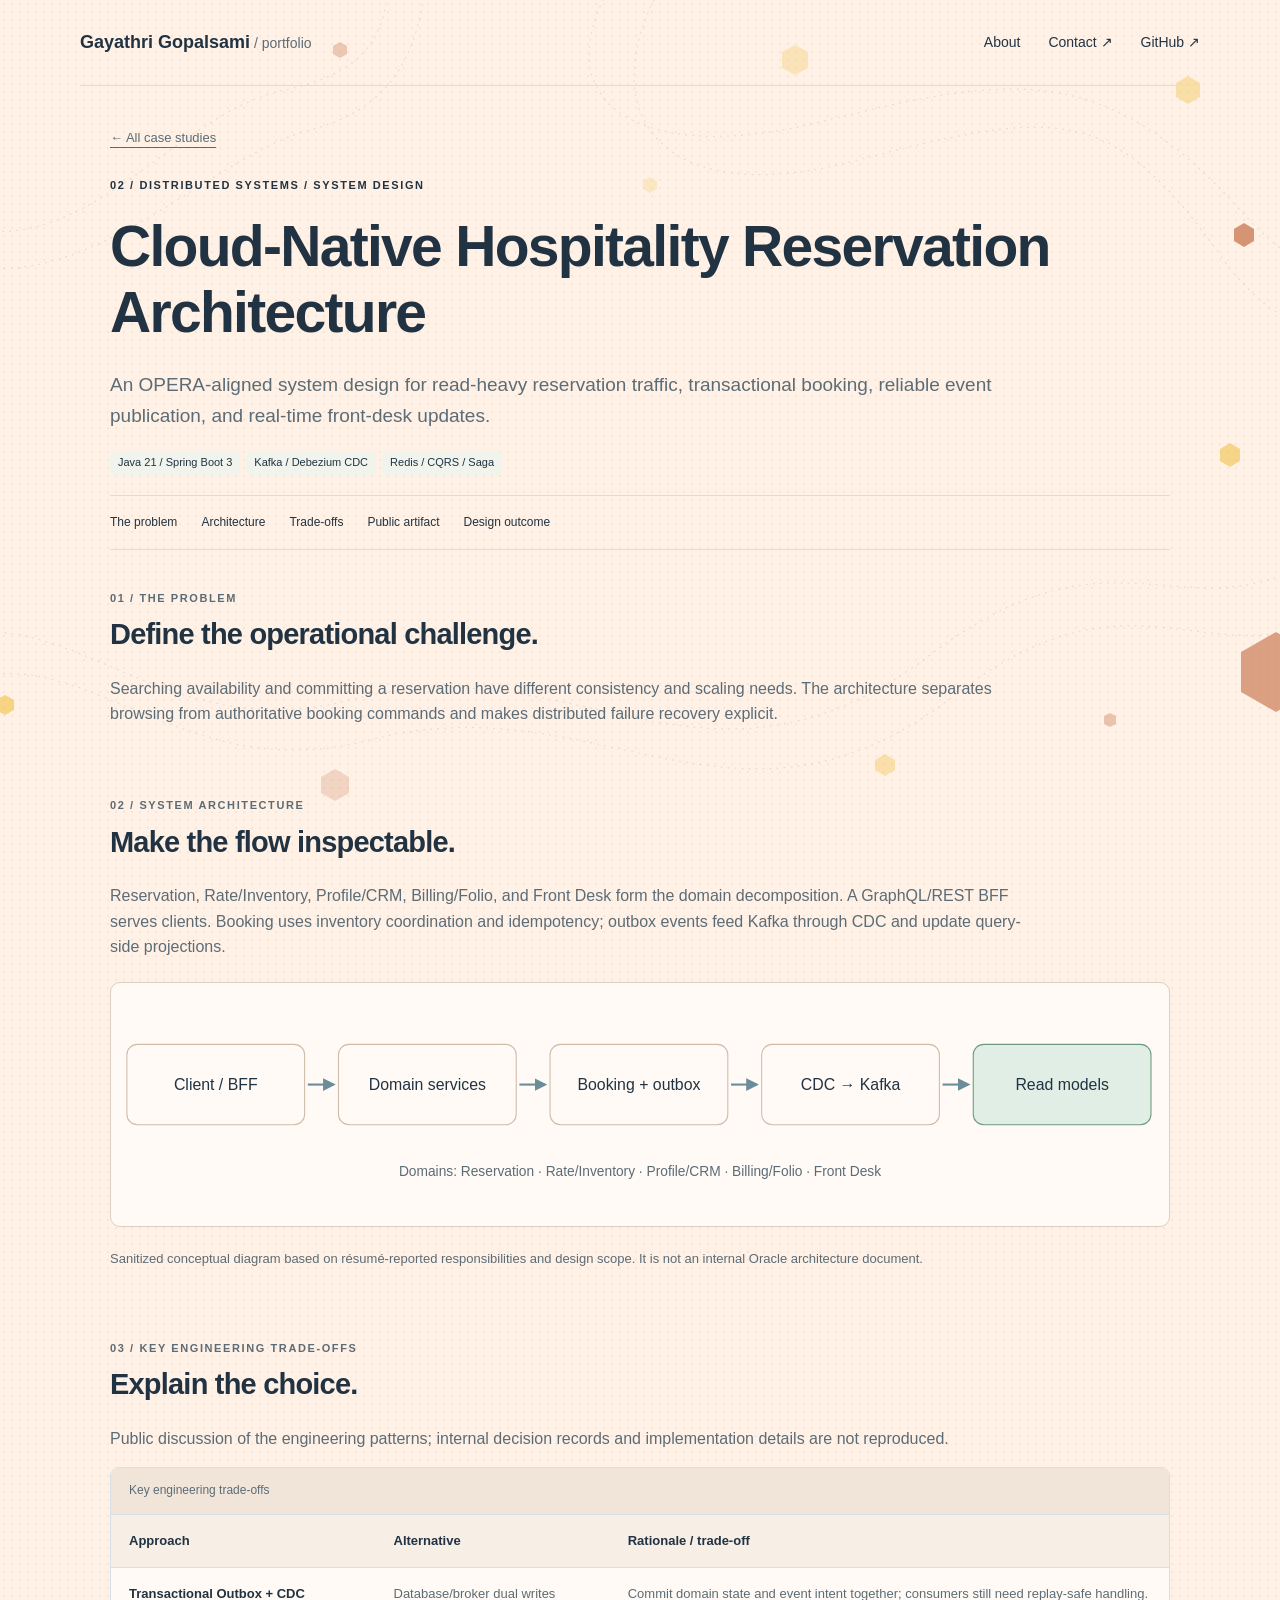
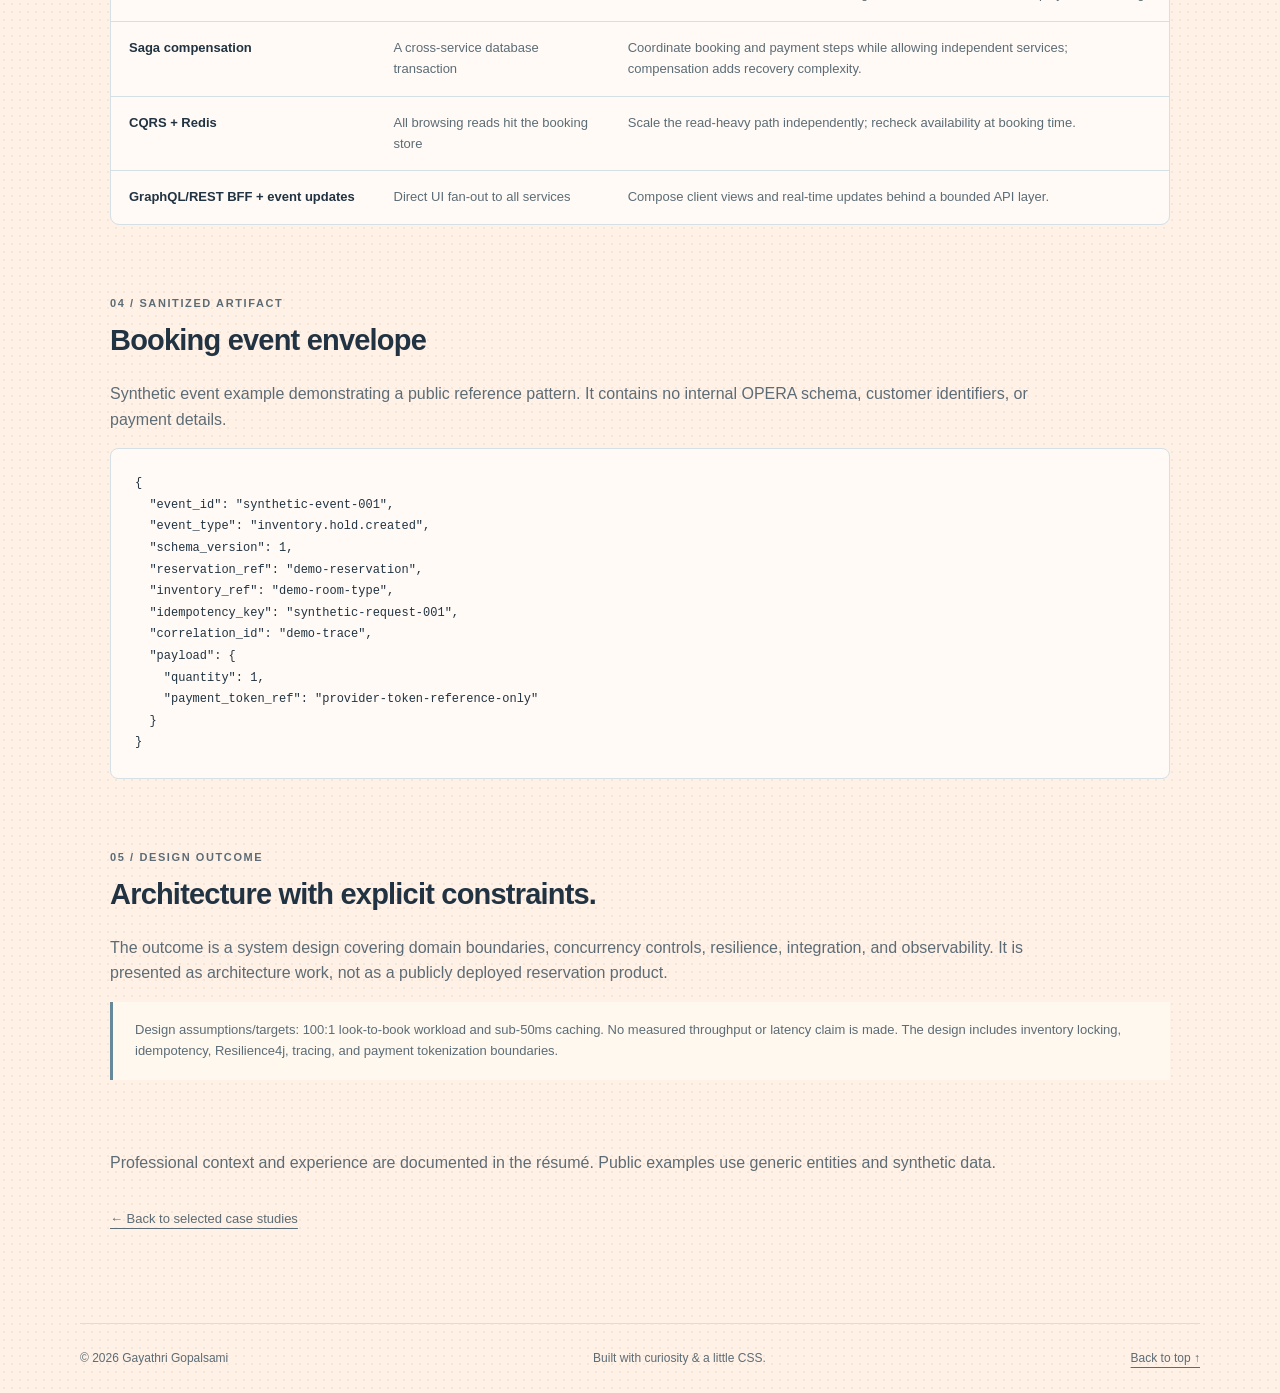
==== commit 4af92a02: "Simplify navigation and match hero buttons" ====
--- a/case-studies/hospitality-reservation-architecture.html
+++ b/case-studies/hospitality-reservation-architecture.html
@@ -1,7 +1,6 @@
-<!doctype html><html lang="en"><head><meta charset="utf-8"><meta name="viewport" content="width=device-width, initial-scale=1"><meta name="description" content="An OPERA-aligned system design for read-heavy reservation traffic, transactional booking, reliable event publication, and real-time front-desk updates."><title>Cloud-Native Hospitality Reservation Architecture | Gayathri Gopalsami</title><link rel="stylesheet" href="../styles.css?v=b40721405e"><script src="../script.js" defer></script></head><body><a class="skip-link" href="#main">Skip to content</a><header class="site-header wrap">
+<!doctype html><html lang="en"><head><meta charset="utf-8"><meta name="viewport" content="width=device-width, initial-scale=1"><meta name="description" content="An OPERA-aligned system design for read-heavy reservation traffic, transactional booking, reliable event publication, and real-time front-desk updates."><title>Cloud-Native Hospitality Reservation Architecture | Gayathri Gopalsami</title><link rel="stylesheet" href="../styles.css?v=d263d49afd"><script src="../script.js" defer></script></head><body><a class="skip-link" href="#main">Skip to content</a><header class="site-header wrap">
       <a class="wordmark" href="../index.html#home" aria-label="Portfolio home">Gayathri Gopalsami<span> / portfolio</span></a>
       <nav aria-label="Main navigation">
-        <a href="../index.html#projects">Projects</a>
         <a href="../index.html#about">About</a>
         <a href="../index.html#contact">Contact ↗</a>
         <a href="https://github.com/gayathrig21" target="_blank" rel="noopener noreferrer" aria-label="Gayathri Gopalsami on GitHub (opens in a new tab)">GitHub ↗</a>
--- a/styles.css
+++ b/styles.css
@@ -171,4 +171,15 @@
 @media (max-width: 600px) {
   .hero-bottom > p { flex: auto; width: 100%; max-width: none; }
   .hero-bottom > .hero-actions { align-self: flex-start; }
-}+}
+/* Large hexagons sit behind the portrait, outside its circular crop. */
+.portrait-scene { position: relative; isolation: isolate; width: 100%; max-width: 250px; aspect-ratio: 1; justify-self: center; }
+.portrait-scene .profile-photo { position: relative; z-index: 1; width: 100%; }
+.portrait-hex { position: absolute; z-index: 0; pointer-events: none; aspect-ratio: .866; clip-path: polygon(50% 0, 100% 25%, 100% 75%, 50% 100%, 0 75%, 0 25%); }
+.portrait-hex-gold { width: 88%; top: -12%; right: -14%; background: #efbc32; opacity: .75; transform: rotate(10deg); }
+.portrait-hex-clay { width: 72%; bottom: -15%; left: -22%; background: #c97952; opacity: .68; transform: rotate(-12deg); }
+.portrait-hex-soft { width: 43%; top: -9%; left: -11%; background: #efbc32; opacity: .32; transform: rotate(-8deg); }
+@media (max-width: 600px) { .portrait-scene { width: 210px; margin-block: 20px 30px; } }
+/* Matching hero buttons for enterprise and independent work. */
+
+.hero-actions > .hero-action { width: 210px; min-height: 44px; justify-content: space-between; }
